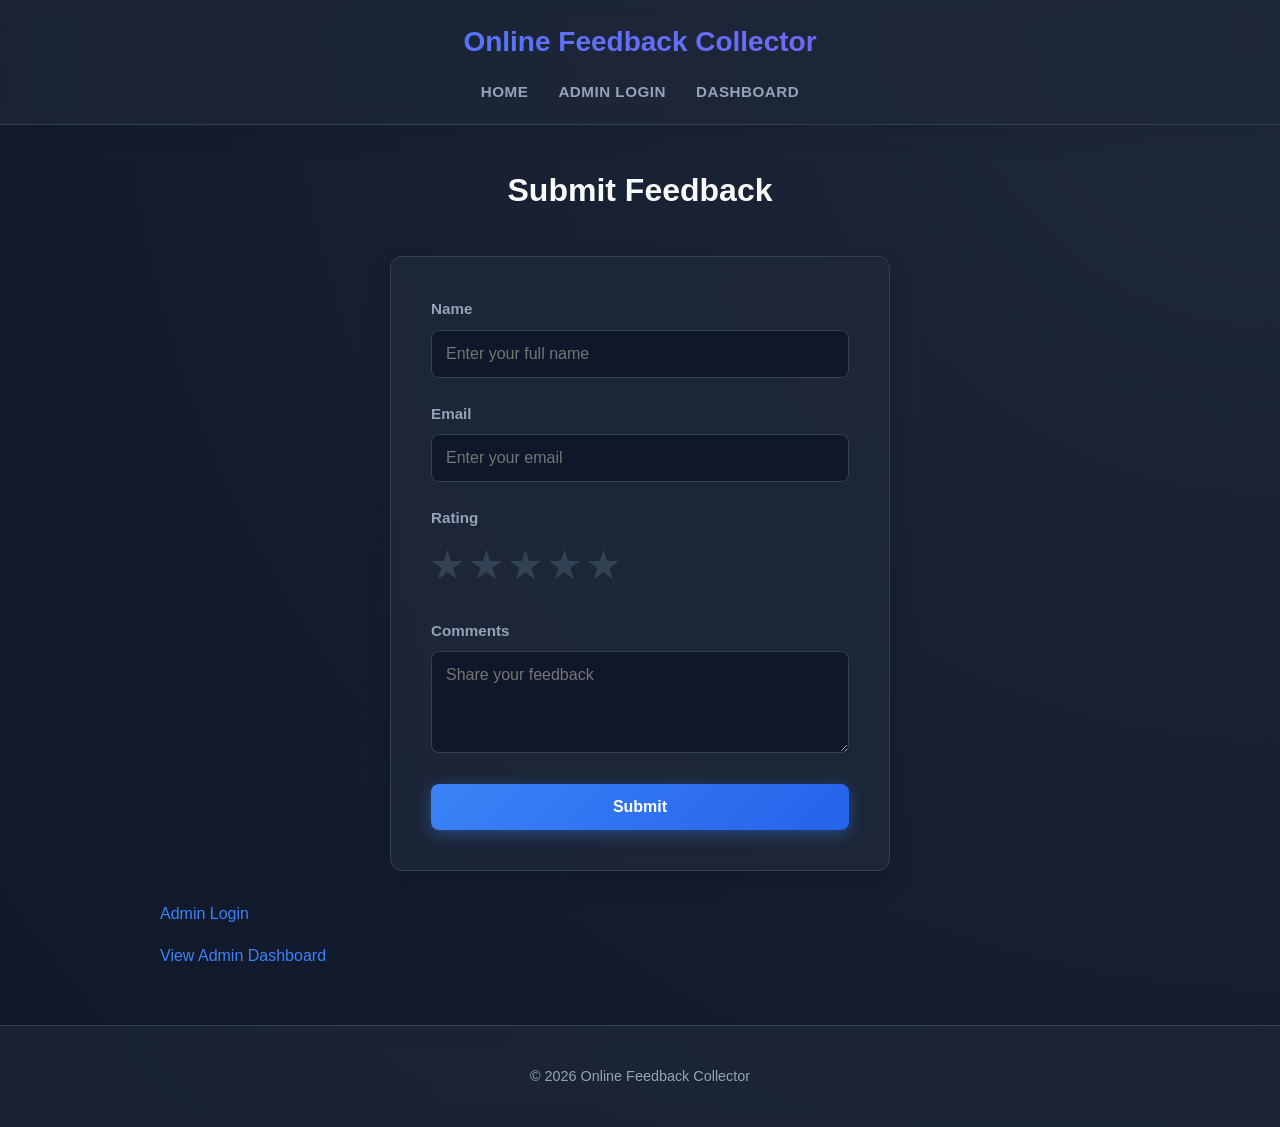
==== frontend/index.html @ 5f64de94 "Updated homepage and fixed bugs" ====
<!DOCTYPE html>
<html lang="en">
<head>
<meta charset="UTF-8">
<meta name="viewport" content="width=device-width, initial-scale=1.0">
<title>Feedback Collector - Home</title>
<link rel="stylesheet" href="static/css/style.css">
<link rel="stylesheet" href="https://cdnjs.cloudflare.com/ajax/libs/font-awesome/6.5.0/css/all.min.css">
</head>
<body>

<header>
<h1>Online Feedback Collector</h1>
<nav>
<a href="index.html">Home</a>
<a href="login.html">Admin Login</a>
<a href="admin.html">Dashboard</a>
</nav>
</header>

<main class="container">
<h2>Submit Feedback</h2>

<form id="feedbackForm">

<label>Name</label>
<input type="text" name="name" required maxlength="100" placeholder="Enter your full name">

<label>Email</label>
<input type="email" name="email" required maxlength="120" placeholder="Enter your email">

<label>Rating</label>

<div class="rating">

<input type="radio" name="rating" value="5" id="star5">
<label for="star5">★</label>

<input type="radio" name="rating" value="4" id="star4">
<label for="star4">★</label>

<input type="radio" name="rating" value="3" id="star3">
<label for="star3">★</label>

<input type="radio" name="rating" value="2" id="star2">
<label for="star2">★</label>

<input type="radio" name="rating" value="1" id="star1">
<label for="star1">★</label>

</div>

<p id="successMessage" style="color:green; display:none;">Thank you! Feedback submitted successfully.</p>
<p id="errorMessage" style="color:red; display:none;"></p>

<label>Comments</label>
<textarea name="comments" rows="4" maxlength="1000" placeholder="Share your feedback"></textarea>

<button type="submit">Submit</button>

</form>

<p><a href="login.html">Admin Login</a></p>
<p><a href="admin.html">View Admin Dashboard</a></p>

</main>

<script>
document.getElementById('feedbackForm').addEventListener('submit', async (e) => {
    e.preventDefault();
    const formData = new FormData(e.target);
    const data = Object.fromEntries(formData.entries());

    try {
        const response = await fetch('http://localhost:5000/api/submit-feedback', {
            method: 'POST',
            headers: {
                'Content-Type': 'application/json'
            },
            body: JSON.stringify(data)
        });

        if (response.ok) {
            document.getElementById('successMessage').style.display = 'block';
            document.getElementById('errorMessage').style.display = 'none';
            e.target.reset();
        } else {
            const error = await response.json();
            document.getElementById('errorMessage').innerText = error.error || 'Submission failed.';
            document.getElementById('errorMessage').style.display = 'block';
            document.getElementById('successMessage').style.display = 'none';
        }
    } catch (err) {
        document.getElementById('errorMessage').innerText = 'Network error. Please try again later.';
        document.getElementById('errorMessage').style.display = 'block';
        document.getElementById('successMessage').style.display = 'none';
    }
});
</script>

<footer>
<p>© 2026 Online Feedback Collector</p>
</footer>

</body>
</html>
---- frontend/static/css/style.css ----
:root {
  --bg-body: #0f172a;
  --bg-surface: #1e293b;
  --text-main: #f8fafc;
  --text-muted: #94a3b8;
  --border-color: #334155;
  --primary-color: #3b82f6;
  --primary-hover: #2563eb;
  --danger-color: #ef4444;
  --danger-hover: #dc2626;
  --success-color: #10b981;
}

* {
  box-sizing: border-box;
}

body {
  margin: 0;
  font-family: 'Inter', -apple-system, BlinkMacSystemFont, "Segoe UI", Roboto, Arial, sans-serif;
  color: var(--text-main);
  background-color: var(--bg-body);
  background-image: radial-gradient(circle at top right, #1e293b 0%, #0f172a 100%);
  line-height: 1.6;
  min-height: 100vh;
  display: flex;
  flex-direction: column;
}

header {
  background: rgba(30, 41, 59, 0.7);
  backdrop-filter: blur(10px);
  color: #ffffff;
  padding: 20px 30px;
  border-bottom: 1px solid var(--border-color);
  box-shadow: 0 4px 30px rgba(0, 0, 0, 0.1);
}

header h1 {
  margin: 0;
  font-size: 1.75rem;
  font-weight: 700;
  text-align: center;
  background: linear-gradient(90deg, #3b82f6, #8b5cf6);
  -webkit-background-clip: text;
  -webkit-text-fill-color: transparent;
}

nav {
  margin-top: 15px;
  display: flex;
  justify-content: center;
  gap: 30px;
}

nav a {
  color: var(--text-muted);
  text-decoration: none;
  font-size: 0.95rem;
  font-weight: 600;
  text-transform: uppercase;
  letter-spacing: 0.5px;
  transition: color 0.3s ease;
}

nav a:hover {
  color: var(--primary-color);
}

.container {
  width: 100%;
  max-width: 1000px;
  margin: 40px auto;
  padding: 0 20px;
  flex: 1;
}

h2, h3 {
  margin-top: 0;
  font-weight: 600;
  color: var(--text-main);
}

h2 {
  font-size: 2rem;
  text-align: center;
  margin-bottom: 40px;
}

form {
  background-color: rgba(30, 41, 59, 0.8);
  backdrop-filter: blur(12px);
  padding: 40px;
  border: 1px solid var(--border-color);
  border-radius: 12px;
  max-width: 500px;
  margin: 0 auto 30px auto;
  box-shadow: 0 10px 25px rgba(0, 0, 0, 0.2);
  transition: transform 0.3s ease;
}

form:hover {
  transform: translateY(-2px);
}

label {
  display: block;
  font-weight: 600;
  margin-bottom: 8px;
  color: var(--text-muted);
  font-size: 0.95rem;
}

input, select, textarea {
  width: 100%;
  padding: 14px;
  margin-bottom: 24px;
  border: 1px solid var(--border-color);
  border-radius: 8px;
  font-family: inherit;
  font-size: 1rem;
  background-color: #0f172a;
  color: var(--text-main);
  transition: all 0.3s ease;
}

input:focus, select:focus, textarea:focus {
  outline: none;
  border-color: var(--primary-color);
  box-shadow: 0 0 0 3px rgba(59, 130, 246, 0.2);
}

button {
  background: linear-gradient(135deg, #3b82f6, #2563eb);
  color: #ffffff;
  border: none;
  border-radius: 8px;
  padding: 14px 28px;
  font-size: 1rem;
  font-weight: 600;
  cursor: pointer;
  display: inline-block;
  text-align: center;
  width: 100%;
  transition: all 0.3s ease;
  box-shadow: 0 4px 15px rgba(59, 130, 246, 0.4);
}

button:hover {
  transform: translateY(-2px);
  box-shadow: 0 6px 20px rgba(59, 130, 246, 0.6);
}

a {
  color: var(--primary-color);
  text-decoration: none;
  transition: color 0.2s;
}

a:hover {
  color: #60a5fa;
  text-decoration: underline;
}

table {
  width: 100%;
  border-collapse: collapse;
  margin-top: 30px;
  margin-bottom: 30px;
  background-color: rgba(30, 41, 59, 0.8);
  backdrop-filter: blur(12px);
  border-radius: 12px;
  overflow: hidden;
  box-shadow: 0 10px 25px rgba(0, 0, 0, 0.2);
  border: 1px solid var(--border-color);
}

th, td {
  padding: 18px;
  text-align: left;
  border-bottom: 1px solid var(--border-color);
  vertical-align: top;
}

th {
  background-color: rgba(15, 23, 42, 0.6);
  font-weight: 600;
  color: var(--text-muted);
  text-transform: uppercase;
  font-size: 0.85rem;
  letter-spacing: 0.5px;
}

tr:hover td {
  background-color: rgba(255, 255, 255, 0.03);
}

.stats {
  display: flex;
  gap: 25px;
  margin-bottom: 40px;
}

.card {
  flex: 1;
  background: linear-gradient(145deg, #1e293b, #0f172a);
  padding: 25px;
  border: 1px solid var(--border-color);
  border-radius: 12px;
  text-align: center;
  box-shadow: 0 8px 20px rgba(0, 0, 0, 0.2);
  transition: transform 0.3s ease;
}

.card:hover {
  transform: translateY(-5px);
}

.card h3 {
  margin: 0;
  font-size: 0.95rem;
  color: var(--text-muted);
  text-transform: uppercase;
  letter-spacing: 1px;
}

.card p {
  font-size: 2.5rem;
  font-weight: 700;
  margin: 15px 0 0 0;
  background: linear-gradient(90deg, #3b82f6, #60a5fa);
  -webkit-background-clip: text;
  -webkit-text-fill-color: transparent;
}

.rating {
  display: flex;
  flex-direction: row-reverse;
  justify-content: flex-end;
  gap: 8px;
  margin-bottom: 24px;
}

.rating input {
  display: none;
}

.rating label {
  font-size: 2.2rem;
  color: var(--border-color);
  cursor: pointer;
  margin-bottom: 0;
  transition: color 0.2s ease;
}

.rating input:checked ~ label {
  color: #fbbf24;
}

.rating label:hover,
.rating label:hover ~ label {
  color: #fcd34d;
}

.delete-btn {
  background: linear-gradient(135deg, var(--danger-color), #b91c1c);
  width: auto;
  padding: 8px 16px;
  font-size: 0.875rem;
  box-shadow: 0 4px 10px rgba(239, 68, 68, 0.3);
}

.delete-btn:hover {
  box-shadow: 0 6px 15px rgba(239, 68, 68, 0.5);
}

footer {
  text-align: center;
  padding: 25px;
  color: var(--text-muted);
  background: rgba(30, 41, 59, 0.7);
  backdrop-filter: blur(10px);
  border-top: 1px solid var(--border-color);
  font-size: 0.9rem;
}
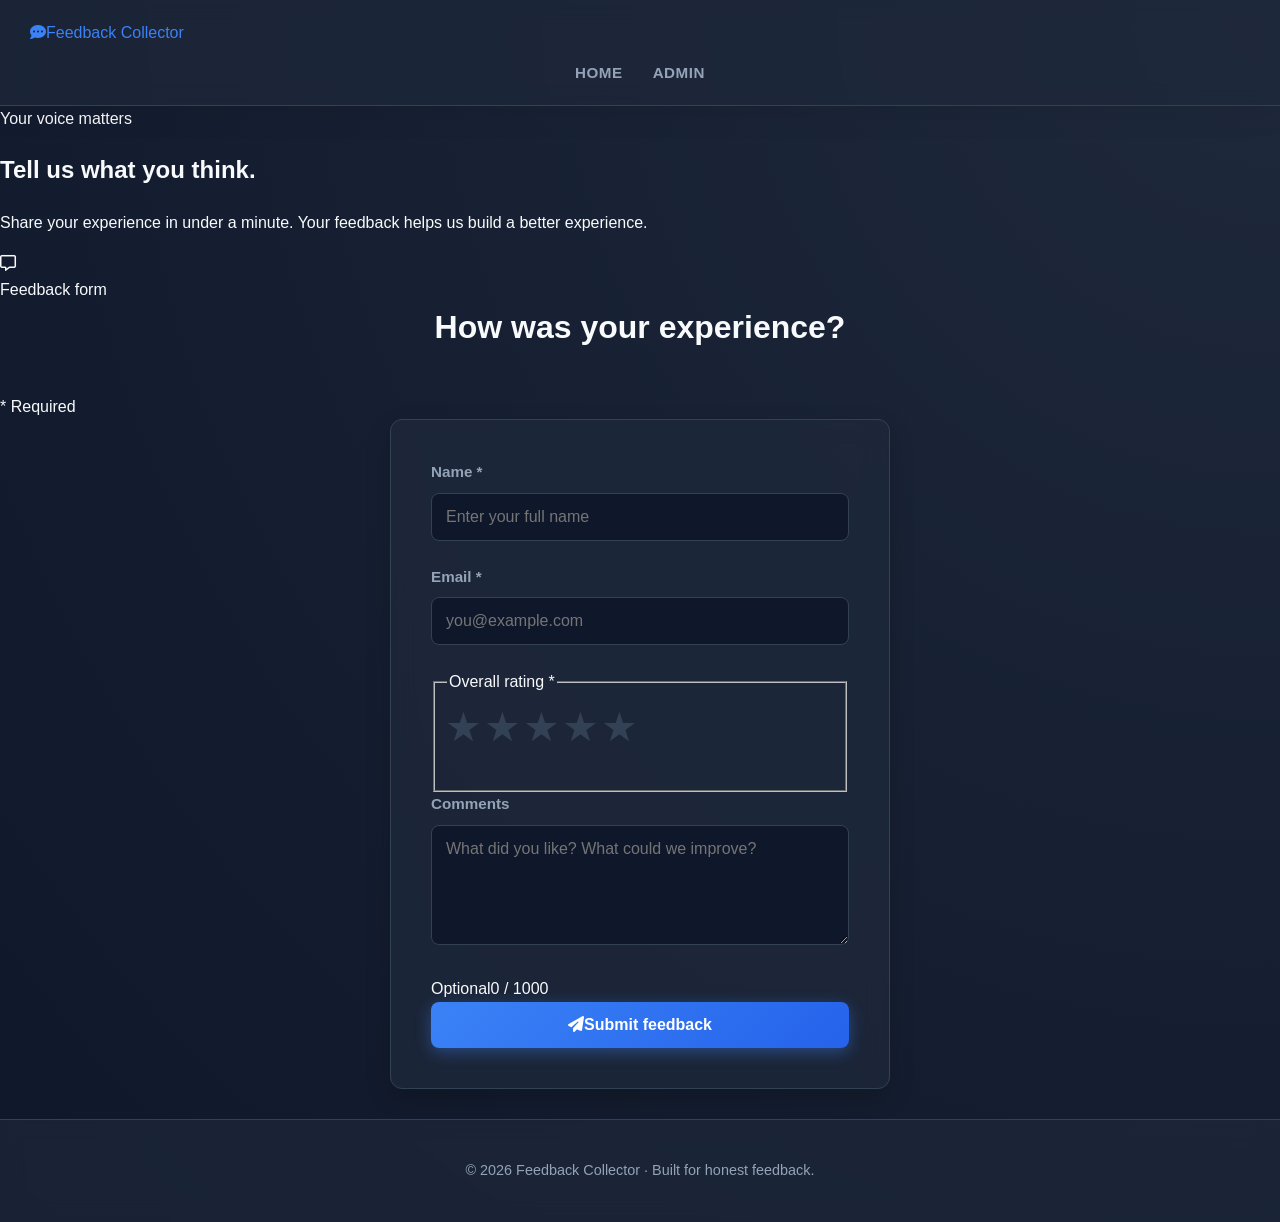
==== commit bba45288: "feat: refresh public feedback experience" ====
--- a/frontend/index.html
+++ b/frontend/index.html
@@ -3,104 +3,121 @@
 <head>
 <meta charset="UTF-8">
 <meta name="viewport" content="width=device-width, initial-scale=1.0">
-<title>Feedback Collector - Home</title>
+<meta name="description" content="Share your experience with our simple online feedback form.">
+<title>Feedback Collector — Share Your Feedback</title>
 <link rel="stylesheet" href="static/css/style.css">
 <link rel="stylesheet" href="https://cdnjs.cloudflare.com/ajax/libs/font-awesome/6.5.0/css/all.min.css">
 </head>
 <body>
-
 <header>
-<h1>Online Feedback Collector</h1>
-<nav>
-<a href="index.html">Home</a>
-<a href="login.html">Admin Login</a>
-<a href="admin.html">Dashboard</a>
-</nav>
+  <div class="nav-shell">
+    <a class="brand" href="index.html"><span class="brand-mark"><i class="fa-solid fa-comment-dots"></i></span>Feedback Collector</a>
+    <nav aria-label="Main navigation">
+      <a class="active" href="index.html">Home</a>
+      <a href="login.html">Admin</a>
+    </nav>
+  </div>
 </header>
 
-<main class="container">
-<h2>Submit Feedback</h2>
+<main class="page-shell">
+  <section class="hero">
+    <div class="hero-copy">
+      <span class="eyebrow">Your voice matters</span>
+      <h1>Tell us what you think.</h1>
+      <p>Share your experience in under a minute. Your feedback helps us build a better experience.</p>
+    </div>
+    <div class="hero-icon" aria-hidden="true"><i class="fa-regular fa-message"></i></div>
+  </section>
 
-<form id="feedbackForm">
+  <section class="form-card" aria-labelledby="feedback-heading">
+    <div class="section-heading">
+      <div>
+        <span class="section-kicker">Feedback form</span>
+        <h2 id="feedback-heading">How was your experience?</h2>
+      </div>
+      <span class="required-note">* Required</span>
+    </div>
 
-<label>Name</label>
-<input type="text" name="name" required maxlength="100" placeholder="Enter your full name">
+    <form id="feedbackForm" novalidate>
+      <div class="field-grid">
+        <div class="field">
+          <label for="name">Name <span>*</span></label>
+          <input id="name" type="text" name="name" required maxlength="100" autocomplete="name" placeholder="Enter your full name">
+        </div>
+        <div class="field">
+          <label for="email">Email <span>*</span></label>
+          <input id="email" type="email" name="email" required maxlength="120" autocomplete="email" placeholder="you@example.com">
+        </div>
+      </div>
 
-<label>Email</label>
-<input type="email" name="email" required maxlength="120" placeholder="Enter your email">
+      <fieldset class="field rating-field">
+        <legend>Overall rating <span>*</span></legend>
+        <div class="rating" role="radiogroup" aria-label="Overall rating from 1 to 5 stars">
+          <input type="radio" name="rating" value="5" id="star5"><label for="star5" title="5 stars">★</label>
+          <input type="radio" name="rating" value="4" id="star4"><label for="star4" title="4 stars">★</label>
+          <input type="radio" name="rating" value="3" id="star3"><label for="star3" title="3 stars">★</label>
+          <input type="radio" name="rating" value="2" id="star2"><label for="star2" title="2 stars">★</label>
+          <input type="radio" name="rating" value="1" id="star1"><label for="star1" title="1 star">★</label>
+        </div>
+      </fieldset>
 
-<label>Rating</label>
+      <div class="field">
+        <label for="comments">Comments</label>
+        <textarea id="comments" name="comments" rows="5" maxlength="1000" placeholder="What did you like? What could we improve?"></textarea>
+        <div class="field-meta"><span>Optional</span><span id="charCount">0 / 1000</span></div>
+      </div>
 
-<div class="rating">
-
-<input type="radio" name="rating" value="5" id="star5">
-<label for="star5">★</label>
-
-<input type="radio" name="rating" value="4" id="star4">
-<label for="star4">★</label>
-
-<input type="radio" name="rating" value="3" id="star3">
-<label for="star3">★</label>
-
-<input type="radio" name="rating" value="2" id="star2">
-<label for="star2">★</label>
-
-<input type="radio" name="rating" value="1" id="star1">
-<label for="star1">★</label>
-
-</div>
-
-<p id="successMessage" style="color:green; display:none;">Thank you! Feedback submitted successfully.</p>
-<p id="errorMessage" style="color:red; display:none;"></p>
-
-<label>Comments</label>
-<textarea name="comments" rows="4" maxlength="1000" placeholder="Share your feedback"></textarea>
-
-<button type="submit">Submit</button>
-
-</form>
-
-<p><a href="login.html">Admin Login</a></p>
-<p><a href="admin.html">View Admin Dashboard</a></p>
-
+      <div id="formMessage" class="form-message" role="status" aria-live="polite"></div>
+      <button id="submitBtn" type="submit"><i class="fa-solid fa-paper-plane"></i><span>Submit feedback</span></button>
+    </form>
+  </section>
 </main>
 
+<footer><p>© 2026 Feedback Collector · Built for honest feedback.</p></footer>
+
 <script>
-document.getElementById('feedbackForm').addEventListener('submit', async (e) => {
-    e.preventDefault();
-    const formData = new FormData(e.target);
-    const data = Object.fromEntries(formData.entries());
+const API_BASE = window.__FEEDBACK_API__ || window.location.protocol.startsWith('http') ? '' : 'http://localhost:5000';
+const form = document.getElementById('feedbackForm');
+const message = document.getElementById('formMessage');
+const button = document.getElementById('submitBtn');
+const comments = document.getElementById('comments');
+const charCount = document.getElementById('charCount');
 
-    try {
-        const response = await fetch('http://localhost:5000/api/submit-feedback', {
-            method: 'POST',
-            headers: {
-                'Content-Type': 'application/json'
-            },
-            body: JSON.stringify(data)
-        });
+comments.addEventListener('input', () => { charCount.textContent = `${comments.value.length} / 1000`; });
 
-        if (response.ok) {
-            document.getElementById('successMessage').style.display = 'block';
-            document.getElementById('errorMessage').style.display = 'none';
-            e.target.reset();
-        } else {
-            const error = await response.json();
-            document.getElementById('errorMessage').innerText = error.error || 'Submission failed.';
-            document.getElementById('errorMessage').style.display = 'block';
-            document.getElementById('successMessage').style.display = 'none';
-        }
-    } catch (err) {
-        document.getElementById('errorMessage').innerText = 'Network error. Please try again later.';
-        document.getElementById('errorMessage').style.display = 'block';
-        document.getElementById('successMessage').style.display = 'none';
-    }
+form.addEventListener('submit', async (event) => {
+  event.preventDefault();
+  message.className = 'form-message';
+  message.textContent = '';
+
+  if (!form.reportValidity()) return;
+  const data = Object.fromEntries(new FormData(form).entries());
+  if (!data.rating) {
+    message.className = 'form-message error';
+    message.textContent = 'Please choose a star rating.';
+    return;
+  }
+
+  button.disabled = true;
+  button.innerHTML = '<i class="fa-solid fa-spinner fa-spin"></i><span>Submitting…</span>';
+  try {
+    const response = await fetch(`${API_BASE}/api/submit-feedback`, {
+      method: 'POST', headers: { 'Content-Type': 'application/json' }, credentials: 'include', body: JSON.stringify(data)
+    });
+    const payload = await response.json().catch(() => ({}));
+    if (!response.ok) throw new Error(payload.error || 'Submission failed.');
+    message.className = 'form-message success';
+    message.textContent = 'Thanks! Your feedback has been submitted successfully.';
+    form.reset();
+    charCount.textContent = '0 / 1000';
+  } catch (error) {
+    message.className = 'form-message error';
+    message.textContent = error.message || 'Network error. Please try again.';
+  } finally {
+    button.disabled = false;
+    button.innerHTML = '<i class="fa-solid fa-paper-plane"></i><span>Submit feedback</span>';
+  }
 });
 </script>
-
-<footer>
-<p>© 2026 Online Feedback Collector</p>
-</footer>
-
 </body>
 </html>
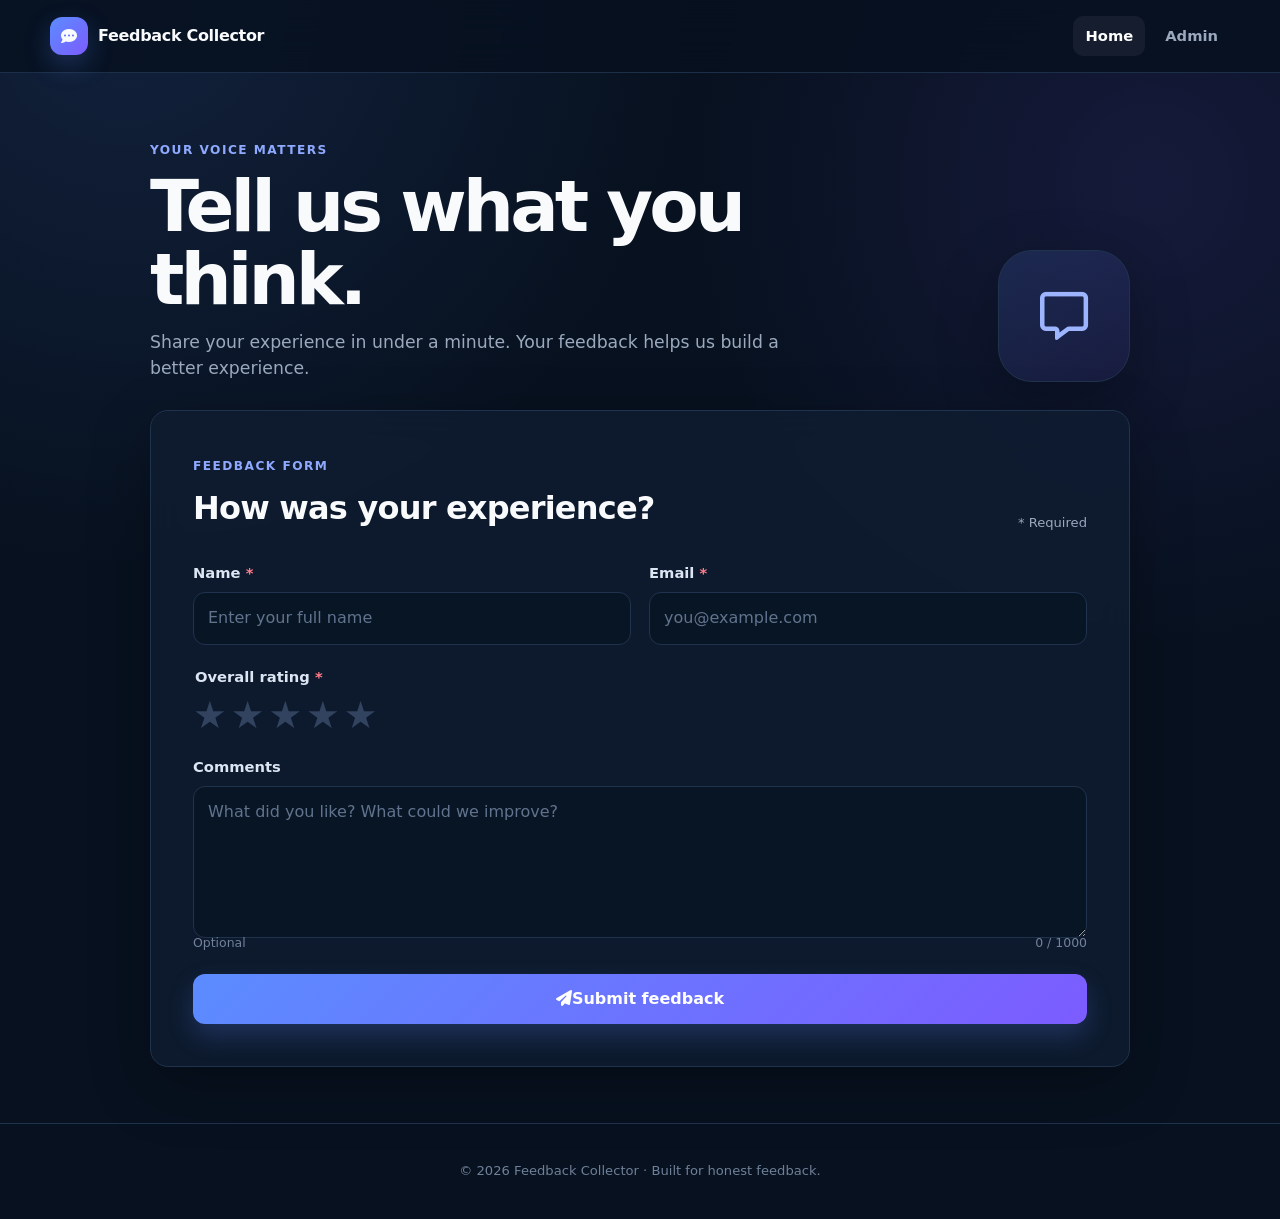
==== commit 86f2f79a: "fix: simplify frontend API base configuration" ====
--- a/frontend/index.html
+++ b/frontend/index.html
@@ -1,123 +1,24 @@
 <!DOCTYPE html>
 <html lang="en">
 <head>
-<meta charset="UTF-8">
-<meta name="viewport" content="width=device-width, initial-scale=1.0">
+<meta charset="UTF-8"><meta name="viewport" content="width=device-width, initial-scale=1.0">
 <meta name="description" content="Share your experience with our simple online feedback form.">
 <title>Feedback Collector — Share Your Feedback</title>
 <link rel="stylesheet" href="static/css/style.css">
 <link rel="stylesheet" href="https://cdnjs.cloudflare.com/ajax/libs/font-awesome/6.5.0/css/all.min.css">
 </head>
 <body>
-<header>
-  <div class="nav-shell">
-    <a class="brand" href="index.html"><span class="brand-mark"><i class="fa-solid fa-comment-dots"></i></span>Feedback Collector</a>
-    <nav aria-label="Main navigation">
-      <a class="active" href="index.html">Home</a>
-      <a href="login.html">Admin</a>
-    </nav>
-  </div>
-</header>
-
+<header><div class="nav-shell"><a class="brand" href="index.html"><span class="brand-mark"><i class="fa-solid fa-comment-dots"></i></span>Feedback Collector</a><nav aria-label="Main navigation"><a class="active" href="index.html">Home</a><a href="login.html">Admin</a></nav></div></header>
 <main class="page-shell">
-  <section class="hero">
-    <div class="hero-copy">
-      <span class="eyebrow">Your voice matters</span>
-      <h1>Tell us what you think.</h1>
-      <p>Share your experience in under a minute. Your feedback helps us build a better experience.</p>
-    </div>
-    <div class="hero-icon" aria-hidden="true"><i class="fa-regular fa-message"></i></div>
-  </section>
-
-  <section class="form-card" aria-labelledby="feedback-heading">
-    <div class="section-heading">
-      <div>
-        <span class="section-kicker">Feedback form</span>
-        <h2 id="feedback-heading">How was your experience?</h2>
-      </div>
-      <span class="required-note">* Required</span>
-    </div>
-
-    <form id="feedbackForm" novalidate>
-      <div class="field-grid">
-        <div class="field">
-          <label for="name">Name <span>*</span></label>
-          <input id="name" type="text" name="name" required maxlength="100" autocomplete="name" placeholder="Enter your full name">
-        </div>
-        <div class="field">
-          <label for="email">Email <span>*</span></label>
-          <input id="email" type="email" name="email" required maxlength="120" autocomplete="email" placeholder="you@example.com">
-        </div>
-      </div>
-
-      <fieldset class="field rating-field">
-        <legend>Overall rating <span>*</span></legend>
-        <div class="rating" role="radiogroup" aria-label="Overall rating from 1 to 5 stars">
-          <input type="radio" name="rating" value="5" id="star5"><label for="star5" title="5 stars">★</label>
-          <input type="radio" name="rating" value="4" id="star4"><label for="star4" title="4 stars">★</label>
-          <input type="radio" name="rating" value="3" id="star3"><label for="star3" title="3 stars">★</label>
-          <input type="radio" name="rating" value="2" id="star2"><label for="star2" title="2 stars">★</label>
-          <input type="radio" name="rating" value="1" id="star1"><label for="star1" title="1 star">★</label>
-        </div>
-      </fieldset>
-
-      <div class="field">
-        <label for="comments">Comments</label>
-        <textarea id="comments" name="comments" rows="5" maxlength="1000" placeholder="What did you like? What could we improve?"></textarea>
-        <div class="field-meta"><span>Optional</span><span id="charCount">0 / 1000</span></div>
-      </div>
-
-      <div id="formMessage" class="form-message" role="status" aria-live="polite"></div>
-      <button id="submitBtn" type="submit"><i class="fa-solid fa-paper-plane"></i><span>Submit feedback</span></button>
-    </form>
-  </section>
-</main>
-
+<section class="hero"><div class="hero-copy"><span class="eyebrow">Your voice matters</span><h1>Tell us what you think.</h1><p>Share your experience in under a minute. Your feedback helps us build a better experience.</p></div><div class="hero-icon" aria-hidden="true"><i class="fa-regular fa-message"></i></div></section>
+<section class="form-card" aria-labelledby="feedback-heading"><div class="section-heading"><div><span class="section-kicker">Feedback form</span><h2 id="feedback-heading">How was your experience?</h2></div><span class="required-note">* Required</span></div>
+<form id="feedbackForm" novalidate>
+<div class="field-grid"><div class="field"><label for="name">Name <span>*</span></label><input id="name" type="text" name="name" required maxlength="100" autocomplete="name" placeholder="Enter your full name"></div><div class="field"><label for="email">Email <span>*</span></label><input id="email" type="email" name="email" required maxlength="120" autocomplete="email" placeholder="you@example.com"></div></div>
+<fieldset class="field rating-field"><legend>Overall rating <span>*</span></legend><div class="rating" role="radiogroup" aria-label="Overall rating from 1 to 5 stars"><input type="radio" name="rating" value="5" id="star5"><label for="star5" title="5 stars">★</label><input type="radio" name="rating" value="4" id="star4"><label for="star4" title="4 stars">★</label><input type="radio" name="rating" value="3" id="star3"><label for="star3" title="3 stars">★</label><input type="radio" name="rating" value="2" id="star2"><label for="star2" title="2 stars">★</label><input type="radio" name="rating" value="1" id="star1"><label for="star1" title="1 star">★</label></div></fieldset>
+<div class="field"><label for="comments">Comments</label><textarea id="comments" name="comments" rows="5" maxlength="1000" placeholder="What did you like? What could we improve?"></textarea><div class="field-meta"><span>Optional</span><span id="charCount">0 / 1000</span></div></div>
+<div id="formMessage" class="form-message" role="status" aria-live="polite"></div><button id="submitBtn" type="submit"><i class="fa-solid fa-paper-plane"></i><span>Submit feedback</span></button>
+</form></section></main>
 <footer><p>© 2026 Feedback Collector · Built for honest feedback.</p></footer>
-
 <script>
-const API_BASE = window.__FEEDBACK_API__ || window.location.protocol.startsWith('http') ? '' : 'http://localhost:5000';
-const form = document.getElementById('feedbackForm');
-const message = document.getElementById('formMessage');
-const button = document.getElementById('submitBtn');
-const comments = document.getElementById('comments');
-const charCount = document.getElementById('charCount');
-
-comments.addEventListener('input', () => { charCount.textContent = `${comments.value.length} / 1000`; });
-
-form.addEventListener('submit', async (event) => {
-  event.preventDefault();
-  message.className = 'form-message';
-  message.textContent = '';
-
-  if (!form.reportValidity()) return;
-  const data = Object.fromEntries(new FormData(form).entries());
-  if (!data.rating) {
-    message.className = 'form-message error';
-    message.textContent = 'Please choose a star rating.';
-    return;
-  }
-
-  button.disabled = true;
-  button.innerHTML = '<i class="fa-solid fa-spinner fa-spin"></i><span>Submitting…</span>';
-  try {
-    const response = await fetch(`${API_BASE}/api/submit-feedback`, {
-      method: 'POST', headers: { 'Content-Type': 'application/json' }, credentials: 'include', body: JSON.stringify(data)
-    });
-    const payload = await response.json().catch(() => ({}));
-    if (!response.ok) throw new Error(payload.error || 'Submission failed.');
-    message.className = 'form-message success';
-    message.textContent = 'Thanks! Your feedback has been submitted successfully.';
-    form.reset();
-    charCount.textContent = '0 / 1000';
-  } catch (error) {
-    message.className = 'form-message error';
-    message.textContent = error.message || 'Network error. Please try again.';
-  } finally {
-    button.disabled = false;
-    button.innerHTML = '<i class="fa-solid fa-paper-plane"></i><span>Submit feedback</span>';
-  }
-});
-</script>
-</body>
-</html>
+const API_BASE=window.FEEDBACK_API_URL||'';const form=document.getElementById('feedbackForm');const message=document.getElementById('formMessage');const button=document.getElementById('submitBtn');const comments=document.getElementById('comments');const charCount=document.getElementById('charCount');comments.addEventListener('input',()=>{charCount.textContent=`${comments.value.length} / 1000`;});form.addEventListener('submit',async event=>{event.preventDefault();message.className='form-message';message.textContent='';if(!form.reportValidity())return;const data=Object.fromEntries(new FormData(form).entries());if(!data.rating){message.className='form-message error';message.textContent='Please choose a star rating.';return;}button.disabled=true;button.innerHTML='<i class="fa-solid fa-spinner fa-spin"></i><span>Submitting…</span>';try{const response=await fetch(`${API_BASE}/api/submit-feedback`,{method:'POST',headers:{'Content-Type':'application/json'},credentials:'include',body:JSON.stringify(data)});const payload=await response.json().catch(()=>({}));if(!response.ok)throw new Error(payload.error||'Submission failed.');message.className='form-message success';message.textContent='Thanks! Your feedback has been submitted successfully.';form.reset();charCount.textContent='0 / 1000';}catch(error){message.className='form-message error';message.textContent=error.message||'Network error. Please try again.';}finally{button.disabled=false;button.innerHTML='<i class="fa-solid fa-paper-plane"></i><span>Submit feedback</span>';}});
+</script></body></html>
--- a/frontend/static/css/style.css
+++ b/frontend/static/css/style.css
@@ -1,285 +1,254 @@
 :root {
-  --bg-body: #0f172a;
-  --bg-surface: #1e293b;
-  --text-main: #f8fafc;
-  --text-muted: #94a3b8;
-  --border-color: #334155;
-  --primary-color: #3b82f6;
-  --primary-hover: #2563eb;
-  --danger-color: #ef4444;
-  --danger-hover: #dc2626;
-  --success-color: #10b981;
-}
-
-* {
-  box-sizing: border-box;
-}
-
+  --bg: #07111f;
+  --surface: rgba(15, 28, 48, 0.88);
+  --surface-2: #0c1a2d;
+  --text: #f8fafc;
+  --muted: #9aa9bd;
+  --border: #20334d;
+  --primary: #5b8cff;
+  --primary-2: #7c5cff;
+  --success: #21c77a;
+  --danger: #ff5d6c;
+  --warning: #ffc857;
+  --radius: 18px;
+  --shadow: 0 20px 60px rgba(0,0,0,.28);
+}
+
+* { box-sizing: border-box; }
+html { scroll-behavior: smooth; }
 body {
   margin: 0;
-  font-family: 'Inter', -apple-system, BlinkMacSystemFont, "Segoe UI", Roboto, Arial, sans-serif;
-  color: var(--text-main);
-  background-color: var(--bg-body);
-  background-image: radial-gradient(circle at top right, #1e293b 0%, #0f172a 100%);
-  line-height: 1.6;
   min-height: 100vh;
+  color: var(--text);
+  background:
+    radial-gradient(circle at 10% 0%, rgba(91,140,255,.13), transparent 34%),
+    radial-gradient(circle at 90% 15%, rgba(124,92,255,.12), transparent 30%),
+    var(--bg);
+  font-family: Inter, ui-sans-serif, system-ui, -apple-system, BlinkMacSystemFont, "Segoe UI", sans-serif;
+  line-height: 1.55;
   display: flex;
   flex-direction: column;
 }
 
 header {
-  background: rgba(30, 41, 59, 0.7);
-  backdrop-filter: blur(10px);
-  color: #ffffff;
-  padding: 20px 30px;
-  border-bottom: 1px solid var(--border-color);
-  box-shadow: 0 4px 30px rgba(0, 0, 0, 0.1);
-}
-
-header h1 {
+  position: sticky;
+  top: 0;
+  z-index: 20;
+  border-bottom: 1px solid rgba(32,51,77,.9);
+  background: rgba(7,17,31,.82);
+  backdrop-filter: blur(18px);
+}
+.nav-shell {
+  width: min(1180px, 100% - 32px);
+  margin: 0 auto;
+  min-height: 72px;
+  display: flex;
+  align-items: center;
+  justify-content: space-between;
+  gap: 20px;
+}
+.brand {
+  display: inline-flex;
+  align-items: center;
+  gap: 10px;
+  color: var(--text);
+  font-weight: 800;
+  letter-spacing: -.02em;
+  text-decoration: none;
+}
+.brand:hover { text-decoration: none; color: #fff; }
+.brand-mark {
+  width: 38px;
+  height: 38px;
+  display: grid;
+  place-items: center;
+  border-radius: 12px;
+  background: linear-gradient(135deg, var(--primary), var(--primary-2));
+  box-shadow: 0 10px 26px rgba(91,140,255,.25);
+}
+nav { display: flex; align-items: center; gap: 8px; }
+nav a {
+  padding: 9px 12px;
+  border-radius: 10px;
+  color: var(--muted);
+  font-size: .92rem;
+  font-weight: 700;
+  text-decoration: none;
+}
+nav a:hover, nav a.active { color: #fff; background: rgba(255,255,255,.055); }
+
+.page-shell {
+  width: min(980px, 100% - 32px);
+  margin: 0 auto;
+  padding: 64px 0 56px;
+  flex: 1;
+}
+.hero {
+  display: grid;
+  grid-template-columns: 1fr 150px;
+  gap: 28px;
+  align-items: end;
+  margin-bottom: 28px;
+}
+.eyebrow, .section-kicker {
+  display: inline-block;
+  color: #8fa9ff;
+  font-size: .76rem;
+  font-weight: 800;
+  letter-spacing: .12em;
+  text-transform: uppercase;
+}
+.hero h1 {
+  margin: 8px 0 12px;
+  max-width: 680px;
+  font-size: clamp(2.6rem, 6vw, 4.5rem);
+  line-height: 1.02;
+  letter-spacing: -.055em;
+}
+.hero p { max-width: 650px; margin: 0; color: var(--muted); font-size: 1.08rem; }
+.hero-icon {
+  width: 132px;
+  height: 132px;
+  display: grid;
+  place-items: center;
+  justify-self: end;
+  border: 1px solid var(--border);
+  border-radius: 34px;
+  background: linear-gradient(145deg, rgba(91,140,255,.15), rgba(124,92,255,.08));
+  color: #9db5ff;
+  font-size: 3rem;
+  box-shadow: var(--shadow);
+}
+
+.form-card, .table-card, .chart-card {
+  background: var(--surface);
+  border: 1px solid var(--border);
+  border-radius: var(--radius);
+  box-shadow: var(--shadow);
+  backdrop-filter: blur(18px);
+}
+.form-card { padding: clamp(24px, 5vw, 42px); }
+.section-heading {
+  display: flex;
+  align-items: end;
+  justify-content: space-between;
+  gap: 20px;
+  margin-bottom: 28px;
+}
+h2, h3 { margin: 0; letter-spacing: -.025em; }
+h2 { margin-top: 6px; font-size: clamp(1.5rem, 3vw, 2rem); }
+.required-note { color: var(--muted); font-size: .82rem; }
+
+form { margin: 0; }
+.field-grid { display: grid; grid-template-columns: repeat(2, minmax(0,1fr)); gap: 18px; }
+.field { margin-bottom: 21px; }
+label, legend { display: block; margin-bottom: 8px; color: #dce5f2; font-size: .92rem; font-weight: 700; }
+label span, legend span { color: #ff7e8a; }
+input, textarea, select {
+  width: 100%;
+  border: 1px solid var(--border);
+  border-radius: 12px;
+  background: #081525;
+  color: var(--text);
+  font: inherit;
+  padding: 13px 14px;
+  transition: border-color .2s, box-shadow .2s, transform .2s;
+}
+textarea { resize: vertical; min-height: 132px; }
+input::placeholder, textarea::placeholder { color: #61738d; }
+input:focus, textarea:focus, select:focus {
+  outline: none;
+  border-color: rgba(91,140,255,.95);
+  box-shadow: 0 0 0 4px rgba(91,140,255,.12);
+}
+.field-meta { display: flex; justify-content: space-between; color: #71829a; font-size: .78rem; margin-top: -13px; }
+
+fieldset { border: 0; padding: 0; margin: 0 0 21px; }
+.rating { display: flex; flex-direction: row-reverse; justify-content: flex-end; gap: 4px; }
+.rating input { position: absolute; opacity: 0; pointer-events: none; width: 1px; height: 1px; }
+.rating label {
   margin: 0;
-  font-size: 1.75rem;
-  font-weight: 700;
-  text-align: center;
-  background: linear-gradient(90deg, #3b82f6, #8b5cf6);
-  -webkit-background-clip: text;
-  -webkit-text-fill-color: transparent;
-}
-
-nav {
-  margin-top: 15px;
-  display: flex;
-  justify-content: center;
-  gap: 30px;
-}
-
-nav a {
-  color: var(--text-muted);
-  text-decoration: none;
-  font-size: 0.95rem;
-  font-weight: 600;
-  text-transform: uppercase;
-  letter-spacing: 0.5px;
-  transition: color 0.3s ease;
-}
-
-nav a:hover {
-  color: var(--primary-color);
-}
-
-.container {
+  color: #31435e;
+  cursor: pointer;
+  font-size: 2.35rem;
+  line-height: 1;
+  transition: color .15s, transform .15s;
+}
+.rating label:hover, .rating label:hover ~ label, .rating input:checked ~ label { color: var(--warning); }
+.rating label:hover { transform: translateY(-2px); }
+
+button {
   width: 100%;
-  max-width: 1000px;
-  margin: 40px auto;
-  padding: 0 20px;
-  flex: 1;
-}
-
-h2, h3 {
-  margin-top: 0;
-  font-weight: 600;
-  color: var(--text-main);
-}
-
-h2 {
-  font-size: 2rem;
-  text-align: center;
-  margin-bottom: 40px;
-}
-
-form {
-  background-color: rgba(30, 41, 59, 0.8);
-  backdrop-filter: blur(12px);
-  padding: 40px;
-  border: 1px solid var(--border-color);
+  border: 0;
   border-radius: 12px;
-  max-width: 500px;
-  margin: 0 auto 30px auto;
-  box-shadow: 0 10px 25px rgba(0, 0, 0, 0.2);
-  transition: transform 0.3s ease;
-}
-
-form:hover {
-  transform: translateY(-2px);
-}
-
-label {
-  display: block;
-  font-weight: 600;
-  margin-bottom: 8px;
-  color: var(--text-muted);
-  font-size: 0.95rem;
-}
-
-input, select, textarea {
-  width: 100%;
-  padding: 14px;
-  margin-bottom: 24px;
-  border: 1px solid var(--border-color);
-  border-radius: 8px;
-  font-family: inherit;
-  font-size: 1rem;
-  background-color: #0f172a;
-  color: var(--text-main);
-  transition: all 0.3s ease;
-}
-
-input:focus, select:focus, textarea:focus {
-  outline: none;
-  border-color: var(--primary-color);
-  box-shadow: 0 0 0 3px rgba(59, 130, 246, 0.2);
-}
-
-button {
-  background: linear-gradient(135deg, #3b82f6, #2563eb);
-  color: #ffffff;
-  border: none;
-  border-radius: 8px;
-  padding: 14px 28px;
-  font-size: 1rem;
-  font-weight: 600;
+  padding: 13px 18px;
+  color: #fff;
+  background: linear-gradient(135deg, var(--primary), var(--primary-2));
+  font: inherit;
+  font-weight: 800;
   cursor: pointer;
-  display: inline-block;
-  text-align: center;
-  width: 100%;
-  transition: all 0.3s ease;
-  box-shadow: 0 4px 15px rgba(59, 130, 246, 0.4);
-}
-
-button:hover {
-  transform: translateY(-2px);
-  box-shadow: 0 6px 20px rgba(59, 130, 246, 0.6);
-}
-
-a {
-  color: var(--primary-color);
-  text-decoration: none;
-  transition: color 0.2s;
-}
-
-a:hover {
-  color: #60a5fa;
-  text-decoration: underline;
-}
-
-table {
-  width: 100%;
-  border-collapse: collapse;
-  margin-top: 30px;
-  margin-bottom: 30px;
-  background-color: rgba(30, 41, 59, 0.8);
-  backdrop-filter: blur(12px);
-  border-radius: 12px;
-  overflow: hidden;
-  box-shadow: 0 10px 25px rgba(0, 0, 0, 0.2);
-  border: 1px solid var(--border-color);
-}
-
-th, td {
-  padding: 18px;
-  text-align: left;
-  border-bottom: 1px solid var(--border-color);
-  vertical-align: top;
-}
-
-th {
-  background-color: rgba(15, 23, 42, 0.6);
-  font-weight: 600;
-  color: var(--text-muted);
-  text-transform: uppercase;
-  font-size: 0.85rem;
-  letter-spacing: 0.5px;
-}
-
-tr:hover td {
-  background-color: rgba(255, 255, 255, 0.03);
-}
-
-.stats {
-  display: flex;
-  gap: 25px;
-  margin-bottom: 40px;
-}
-
-.card {
-  flex: 1;
-  background: linear-gradient(145deg, #1e293b, #0f172a);
-  padding: 25px;
-  border: 1px solid var(--border-color);
-  border-radius: 12px;
-  text-align: center;
-  box-shadow: 0 8px 20px rgba(0, 0, 0, 0.2);
-  transition: transform 0.3s ease;
-}
-
-.card:hover {
-  transform: translateY(-5px);
-}
-
-.card h3 {
-  margin: 0;
-  font-size: 0.95rem;
-  color: var(--text-muted);
-  text-transform: uppercase;
-  letter-spacing: 1px;
-}
-
-.card p {
-  font-size: 2.5rem;
-  font-weight: 700;
-  margin: 15px 0 0 0;
-  background: linear-gradient(90deg, #3b82f6, #60a5fa);
-  -webkit-background-clip: text;
-  -webkit-text-fill-color: transparent;
-}
-
-.rating {
-  display: flex;
-  flex-direction: row-reverse;
-  justify-content: flex-end;
-  gap: 8px;
-  margin-bottom: 24px;
-}
-
-.rating input {
-  display: none;
-}
-
-.rating label {
-  font-size: 2.2rem;
-  color: var(--border-color);
-  cursor: pointer;
-  margin-bottom: 0;
-  transition: color 0.2s ease;
-}
-
-.rating input:checked ~ label {
-  color: #fbbf24;
-}
-
-.rating label:hover,
-.rating label:hover ~ label {
-  color: #fcd34d;
-}
-
-.delete-btn {
-  background: linear-gradient(135deg, var(--danger-color), #b91c1c);
-  width: auto;
-  padding: 8px 16px;
-  font-size: 0.875rem;
-  box-shadow: 0 4px 10px rgba(239, 68, 68, 0.3);
-}
-
-.delete-btn:hover {
-  box-shadow: 0 6px 15px rgba(239, 68, 68, 0.5);
-}
-
-footer {
-  text-align: center;
-  padding: 25px;
-  color: var(--text-muted);
-  background: rgba(30, 41, 59, 0.7);
-  backdrop-filter: blur(10px);
-  border-top: 1px solid var(--border-color);
-  font-size: 0.9rem;
-}+  box-shadow: 0 12px 26px rgba(91,140,255,.22);
+  transition: transform .2s, filter .2s, opacity .2s;
+}
+button:hover { transform: translateY(-1px); filter: brightness(1.08); }
+button:disabled { opacity: .6; cursor: wait; transform: none; }
+.form-message { min-height: 0; margin-bottom: 14px; font-size: .92rem; }
+.form-message.success, .success-text { color: var(--success); }
+.form-message.error, .error-text { color: #ff8a94; }
+a { color: #87a6ff; }
+
+/* Dashboard */
+.container { width: min(1180px, 100% - 32px); margin: 0 auto; padding: 48px 0; flex: 1; }
+.dashboard-header { display:flex; justify-content:space-between; align-items:end; gap: 24px; margin-bottom: 24px; }
+.dashboard-header p { margin: 8px 0 0; color: var(--muted); }
+.toolbar { display:flex; flex-wrap:wrap; gap: 10px; align-items:center; margin-bottom: 20px; }
+.toolbar .search { max-width: 330px; flex: 1; }
+.toolbar .button-secondary, .button-secondary {
+  width:auto; background: #12243a; box-shadow:none; border:1px solid var(--border); color:#d8e4f4;
+}
+.toolbar .button-secondary:hover { filter: brightness(1.13); }
+.stats { display:grid; grid-template-columns: repeat(4,minmax(0,1fr)); gap:14px; margin: 24px 0; }
+.card { padding: 20px; border:1px solid var(--border); background: linear-gradient(160deg, rgba(20,39,66,.9), rgba(9,23,40,.92)); border-radius: 16px; }
+.card h3 { color: var(--muted); font-size:.82rem; text-transform:uppercase; letter-spacing:.08em; }
+.card p { margin: 8px 0 0; font-size:2rem; font-weight:800; }
+.table-card { overflow:hidden; }
+.table-scroll { overflow:auto; }
+table { width:100%; border-collapse:collapse; min-width:820px; }
+th, td { padding: 14px 16px; text-align:left; border-bottom:1px solid var(--border); vertical-align:top; }
+th { color:var(--muted); background:#0b192a; font-size:.78rem; text-transform:uppercase; letter-spacing:.07em; }
+td { font-size:.9rem; }
+tbody tr:hover td { background:rgba(255,255,255,.02); }
+.rating-stars { color: var(--warning); letter-spacing: 1px; white-space:nowrap; }
+.muted { color:var(--muted); }
+.delete-btn { width:auto; padding:8px 11px; font-size:.82rem; background:rgba(255,93,108,.12); color:#ff939c; border:1px solid rgba(255,93,108,.25); box-shadow:none; }
+.delete-btn:hover { filter:none; background:rgba(255,93,108,.2); }
+.chart-card { padding:20px; margin-top:20px; }
+.chart-head { display:flex; justify-content:space-between; align-items:center; gap:16px; margin-bottom:14px; }
+.chart-head select { width:auto; min-width:170px; margin:0; }
+.empty-state { text-align:center; padding:42px 20px; color:var(--muted); }
+
+.password-box { position:relative; }
+.password-box input { padding-right:44px; }
+.toggle-password { position:absolute; right:14px; top:13px; color:#73859f; cursor:pointer; }
+.auth-shell { width:min(460px,100% - 32px); margin:auto; padding:56px 0; flex:1; display:flex; align-items:center; }
+.auth-card { width:100%; padding:32px; background:var(--surface); border:1px solid var(--border); border-radius:var(--radius); box-shadow:var(--shadow); }
+.auth-card .back-link { display:inline-block; margin-bottom:24px; font-size:.9rem; }
+
+footer { border-top:1px solid var(--border); color:#6f8099; text-align:center; padding:24px 16px; font-size:.82rem; }
+
+@media (max-width: 800px) {
+  .hero { grid-template-columns: 1fr; }
+  .hero-icon { display:none; }
+  .field-grid, .stats { grid-template-columns: 1fr; }
+  .dashboard-header { align-items:start; flex-direction:column; }
+  .toolbar { align-items:stretch; }
+  .toolbar .search { max-width:none; }
+}
+@media (max-width: 560px) {
+  .nav-shell { min-height:64px; }
+  .brand { font-size:.92rem; }
+  nav a { padding:8px; font-size:.82rem; }
+  .page-shell, .container { width:min(100% - 20px, 980px); padding-top:36px; }
+  .form-card, .auth-card { padding:22px; }
+  .section-heading { align-items:start; flex-direction:column; }
+}
